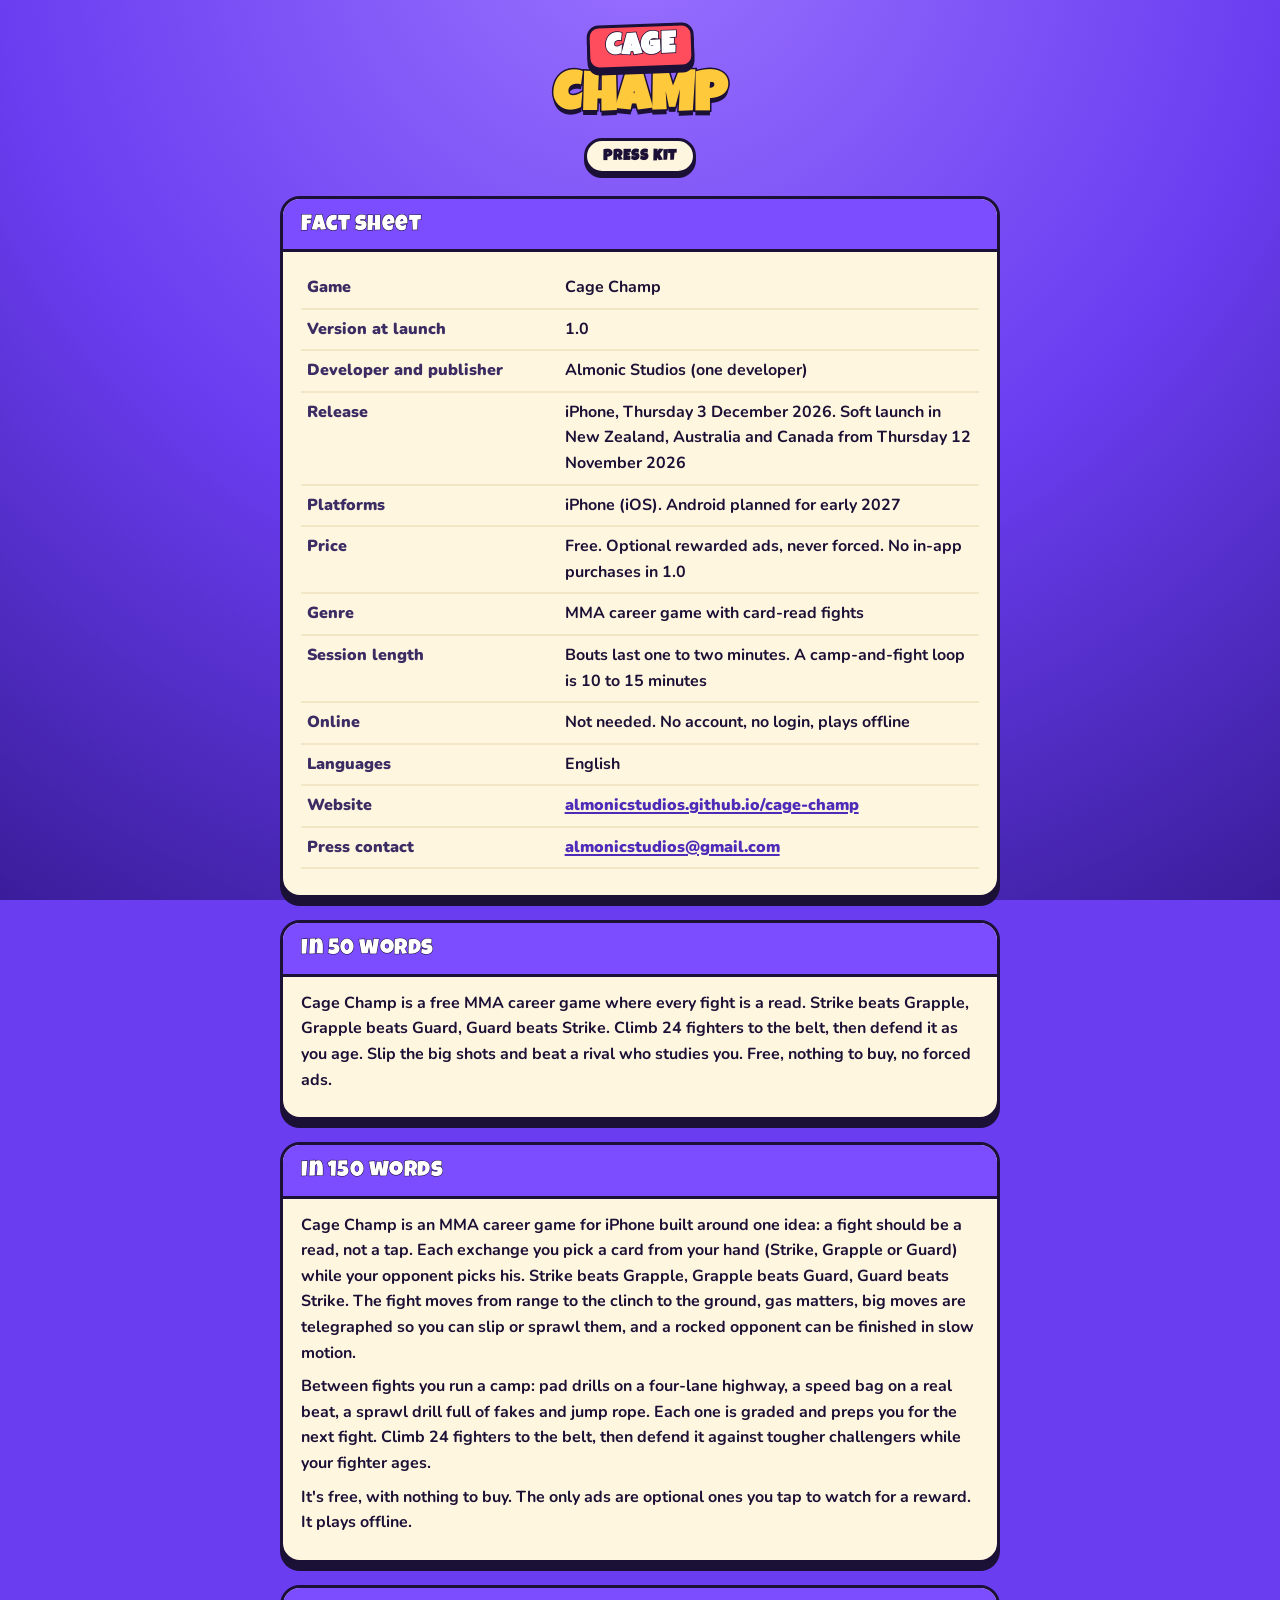
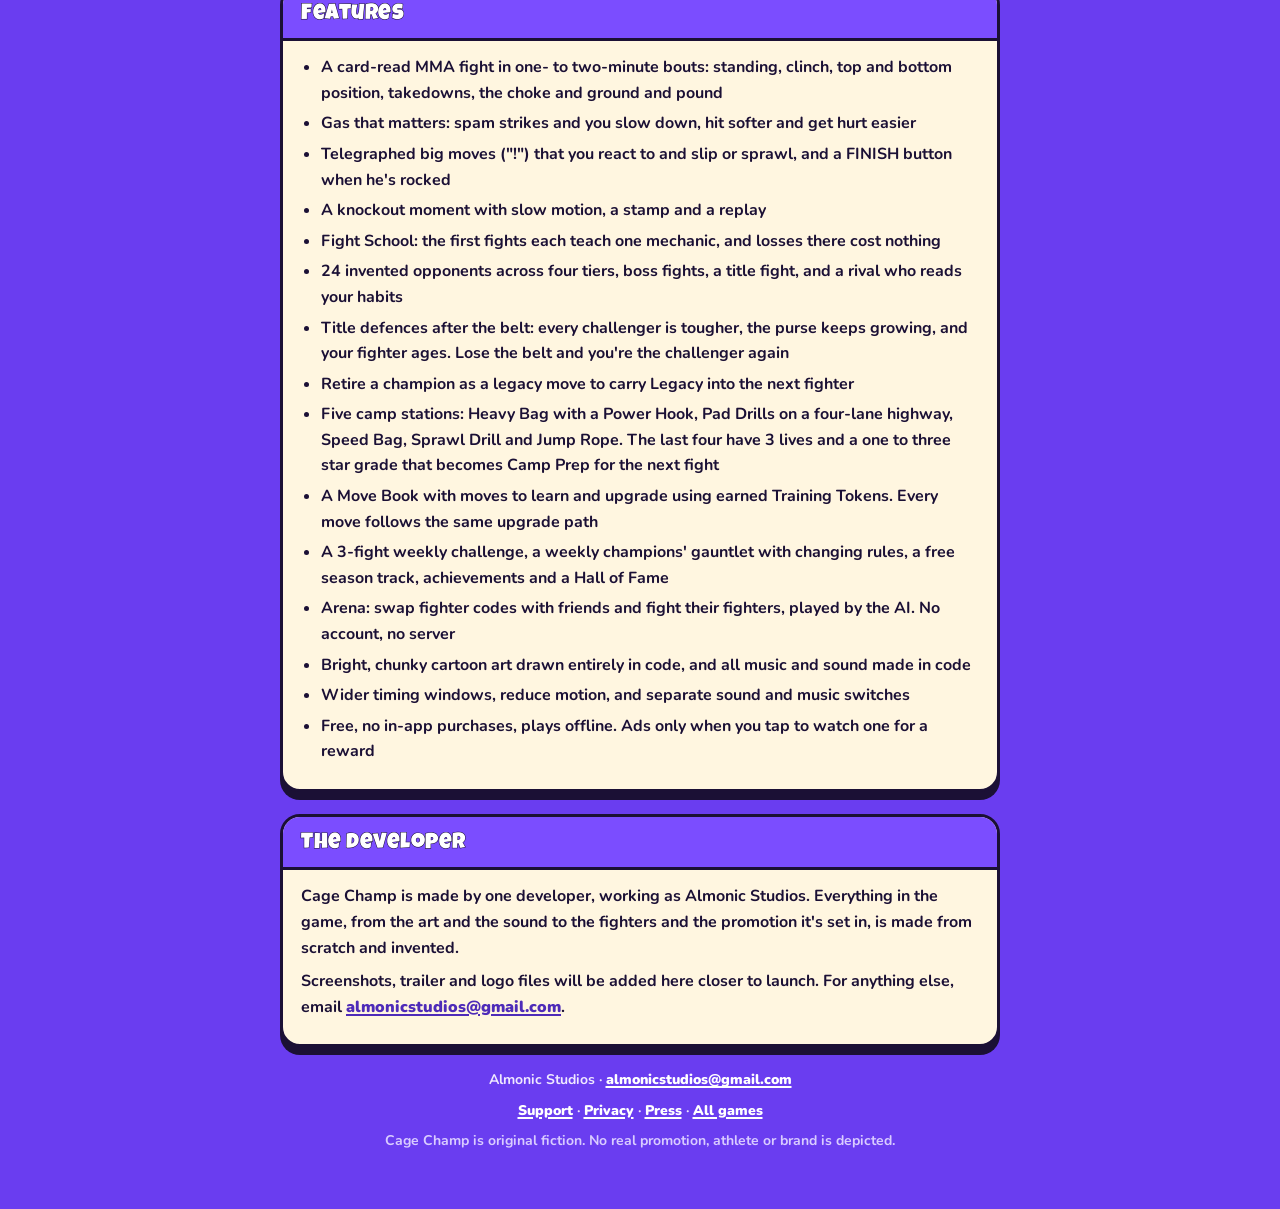
==== cage-champ/press.html @ 09111bb1 "Cage Champ: support, privacy, press pages, icon, ads-config.json" ====
<!doctype html>
<html lang="en-GB">
<head>
<meta charset="utf-8">
<meta name="viewport" content="width=device-width, initial-scale=1">
<title>Cage Champ Press Kit</title>
<meta name="description" content="Fact sheet, descriptions and features for Cage Champ, a free MMA card-fight career game for iPhone. Almonic Studios.">
<link rel="icon" href="icon.png">
<link rel="preconnect" href="https://fonts.googleapis.com">
<link rel="preconnect" href="https://fonts.gstatic.com" crossorigin>
<link href="https://fonts.googleapis.com/css2?family=Luckiest+Guy&family=Nunito:wght@600;800;900&display=swap" rel="stylesheet">
<style>
  :root {
    --ink: #1b1035; --ink2: #3b2d63; --cream: #fff6e0; --cream2: #f3e6c4;
    --violet: #7b4dff; --violet2: #4e2bb8; --red: #ff4d5e; --gold: #ffc93c;
    --green: #2fd36b; --blue: #3b8bff; --bg: #6a3df0; --text: #1b1035; --muted: #5a4d80;
  }
  * { box-sizing: border-box; }
  html { -webkit-text-size-adjust: 100%; }
  body {
    margin: 0; background: var(--bg);
    background-image: radial-gradient(circle at 50% -10%, #9a72ff 0, var(--bg) 55%, #3a1d9a 100%);
    background-attachment: fixed; color: var(--text);
    font: 700 16px/1.6 "Nunito", system-ui, -apple-system, "Segoe UI", sans-serif;
    padding: 24px 16px 48px;
  }
  .wrap { max-width: 720px; margin: 0 auto; }
  header { text-align: center; margin-bottom: 22px; }
  .logo { display: inline-block; line-height: .9; font-family: "Luckiest Guy", "Nunito", sans-serif; letter-spacing: .5px; }
  .logo .cage { display: inline-block; background: var(--red); color: #fff; font-size: 30px; padding: 8px 16px 4px; border: 3px solid var(--ink); border-radius: 12px; box-shadow: 0 5px 0 var(--ink); transform: rotate(-2deg); -webkit-text-stroke: 1.5px var(--ink); paint-order: stroke fill; }
  .logo .champ { display: block; color: var(--gold); font-size: 54px; margin-top: 6px; -webkit-text-stroke: 3px var(--ink); paint-order: stroke fill; text-shadow: 0 5px 0 var(--ink); }
  .pill { display: inline-block; margin-top: 14px; background: var(--cream); border: 3px solid var(--ink); border-radius: 999px; padding: 4px 16px 2px; font-family: "Luckiest Guy", sans-serif; font-size: 15px; letter-spacing: 1px; box-shadow: 0 4px 0 var(--ink); }
  .panel { background: var(--cream); border: 3px solid var(--ink); border-radius: 20px; box-shadow: 0 8px 0 var(--ink); overflow: hidden; margin-bottom: 22px; }
  .panel h2 { margin: 0; background: var(--violet); color: #fff; font: 400 22px/1.2 "Luckiest Guy", sans-serif; letter-spacing: .5px; padding: 14px 18px 10px; border-bottom: 3px solid var(--ink); -webkit-text-stroke: 1px var(--ink); paint-order: stroke fill; }
  .panel .body { padding: 6px 18px 16px; }
  .short { background: #fff; border: 3px solid var(--ink); border-radius: 14px; padding: 12px 14px; margin: 14px 0 6px; font-weight: 800; }
  h3 { font: 400 19px/1.25 "Luckiest Guy", sans-serif; letter-spacing: .4px; margin: 20px 0 4px; color: var(--ink); }
  p { margin: 8px 0; }
  ul { margin: 8px 0; padding-left: 20px; }
  li { margin: 5px 0; }
  a { color: var(--violet2); font-weight: 900; text-decoration-thickness: 2px; text-underline-offset: 2px; }
  .muted { color: var(--muted); font-size: 14px; }
  nav { display: flex; gap: 10px; justify-content: center; flex-wrap: wrap; margin: 4px 0 20px; }
  .btn { display: inline-block; font: 400 17px/1 "Luckiest Guy", sans-serif; letter-spacing: .5px; color: #fff; text-decoration: none; background: var(--green); border: 3px solid var(--ink); border-radius: 14px; padding: 12px 18px 9px; box-shadow: 0 5px 0 var(--ink); -webkit-text-stroke: 1px var(--ink); paint-order: stroke fill; }
  .btn.ghost { background: #fff; color: var(--ink); -webkit-text-stroke: 0; }
  .btn:active { transform: translateY(4px); box-shadow: 0 1px 0 var(--ink); }
  footer { text-align: center; color: #efe8ff; font-size: 14px; }
  footer a { color: #fff; }
  @media (max-width: 380px) { .logo .champ { font-size: 44px; } .panel h2 { font-size: 20px; } }
  .facts { width: 100%; border-collapse: collapse; margin: 10px 0; }
  .facts th, .facts td { text-align: left; vertical-align: top; padding: 7px 6px; border-bottom: 2px solid var(--cream2); }
  .facts th { width: 38%; font-weight: 900; color: var(--ink2); }
  @media (max-width: 480px) { .facts th, .facts td { display: block; width: auto; border: 0; padding: 2px 0; } .facts td { padding-bottom: 10px; border-bottom: 2px solid var(--cream2); } }
</style>
</head>
<body>
<div class="wrap">
  <header>
    <div class="logo"><span class="cage">CAGE</span><span class="champ">CHAMP</span></div>
    <div><span class="pill">PRESS KIT</span></div>
  </header>
  <div class="panel"><h2>Fact sheet</h2><div class="body">
    <table class="facts">
      <tr><th>Game</th><td>Cage Champ</td></tr>
      <tr><th>Version at launch</th><td>1.0</td></tr>
      <tr><th>Developer and publisher</th><td>Almonic Studios (one developer)</td></tr>
      <tr><th>Release</th><td>iPhone, Thursday 3 December 2026. Soft launch in New Zealand, Australia and Canada from Thursday 12 November 2026</td></tr>
      <tr><th>Platforms</th><td>iPhone (iOS). Android planned for early 2027</td></tr>
      <tr><th>Price</th><td>Free. Optional rewarded ads, never forced. No in-app purchases in 1.0</td></tr>
      <tr><th>Genre</th><td>MMA career game with card-read fights</td></tr>
      <tr><th>Session length</th><td>Bouts last one to two minutes. A camp-and-fight loop is 10 to 15 minutes</td></tr>
      <tr><th>Online</th><td>Not needed. No account, no login, plays offline</td></tr>
      <tr><th>Languages</th><td>English</td></tr>
      <tr><th>Website</th><td><a href="https://almonicstudios.github.io/cage-champ/">almonicstudios.github.io/cage-champ</a></td></tr>
      <tr><th>Press contact</th><td><a href="mailto:almonicstudios@gmail.com?subject=Cage%20Champ%20press">almonicstudios@gmail.com</a></td></tr>
    </table>
  </div></div>
  <div class="panel"><h2>In 50 words</h2><div class="body"><p>Cage Champ is a free MMA career game where every fight is a read. Strike beats Grapple, Grapple beats Guard, Guard beats Strike. Climb 24 fighters to the belt, then defend it as you age. Slip the big shots and beat a rival who studies you. Free, nothing to buy, no forced ads.</p></div></div>
  <div class="panel"><h2>In 150 words</h2><div class="body">
    <p>Cage Champ is an MMA career game for iPhone built around one idea: a fight should be a read, not a tap. Each exchange you pick a card from your hand (Strike, Grapple or Guard) while your opponent picks his. Strike beats Grapple, Grapple beats Guard, Guard beats Strike. The fight moves from range to the clinch to the ground, gas matters, big moves are telegraphed so you can slip or sprawl them, and a rocked opponent can be finished in slow motion.</p>
    <p>Between fights you run a camp: pad drills on a four-lane highway, a speed bag on a real beat, a sprawl drill full of fakes and jump rope. Each one is graded and preps you for the next fight. Climb 24 fighters to the belt, then defend it against tougher challengers while your fighter ages.</p>
    <p>It's free, with nothing to buy. The only ads are optional ones you tap to watch for a reward. It plays offline.</p>
  </div></div>
  <div class="panel"><h2>Features</h2><div class="body"><ul>
    <li>A card-read MMA fight in one- to two-minute bouts: standing, clinch, top and bottom position, takedowns, the choke and ground and pound</li>
    <li>Gas that matters: spam strikes and you slow down, hit softer and get hurt easier</li>
    <li>Telegraphed big moves ("!") that you react to and slip or sprawl, and a FINISH button when he's rocked</li>
    <li>A knockout moment with slow motion, a stamp and a replay</li>
    <li>Fight School: the first fights each teach one mechanic, and losses there cost nothing</li>
    <li>24 invented opponents across four tiers, boss fights, a title fight, and a rival who reads your habits</li>
    <li>Title defences after the belt: every challenger is tougher, the purse keeps growing, and your fighter ages. Lose the belt and you're the challenger again</li>
    <li>Retire a champion as a legacy move to carry Legacy into the next fighter</li>
    <li>Five camp stations: Heavy Bag with a Power Hook, Pad Drills on a four-lane highway, Speed Bag, Sprawl Drill and Jump Rope. The last four have 3 lives and a one to three star grade that becomes Camp Prep for the next fight</li>
    <li>A Move Book with moves to learn and upgrade using earned Training Tokens. Every move follows the same upgrade path</li>
    <li>A 3-fight weekly challenge, a weekly champions' gauntlet with changing rules, a free season track, achievements and a Hall of Fame</li>
    <li>Arena: swap fighter codes with friends and fight their fighters, played by the AI. No account, no server</li>
    <li>Bright, chunky cartoon art drawn entirely in code, and all music and sound made in code</li>
    <li>Wider timing windows, reduce motion, and separate sound and music switches</li>
    <li>Free, no in-app purchases, plays offline. Ads only when you tap to watch one for a reward</li>
  </ul></div></div>
  <div class="panel"><h2>The developer</h2><div class="body">
    <p>Cage Champ is made by one developer, working as Almonic Studios. Everything in the game, from the art and the sound to the fighters and the promotion it's set in, is made from scratch and invented.</p>
    <p>Screenshots, trailer and logo files will be added here closer to launch. For anything else, email <a href="mailto:almonicstudios@gmail.com?subject=Cage%20Champ%20press">almonicstudios@gmail.com</a>.</p>
  </div></div>
  <footer>
    <p>Almonic Studios · <a href="mailto:almonicstudios@gmail.com">almonicstudios@gmail.com</a></p>
    <p><a href="support.html">Support</a> · <a href="privacy.html">Privacy</a> · <a href="press.html">Press</a> · <a href="../">All games</a></p>
    <p class="muted" style="color:#d9ccff">Cage Champ is original fiction. No real promotion, athlete or brand is depicted.</p>
  </footer>
</div>
</body>
</html>
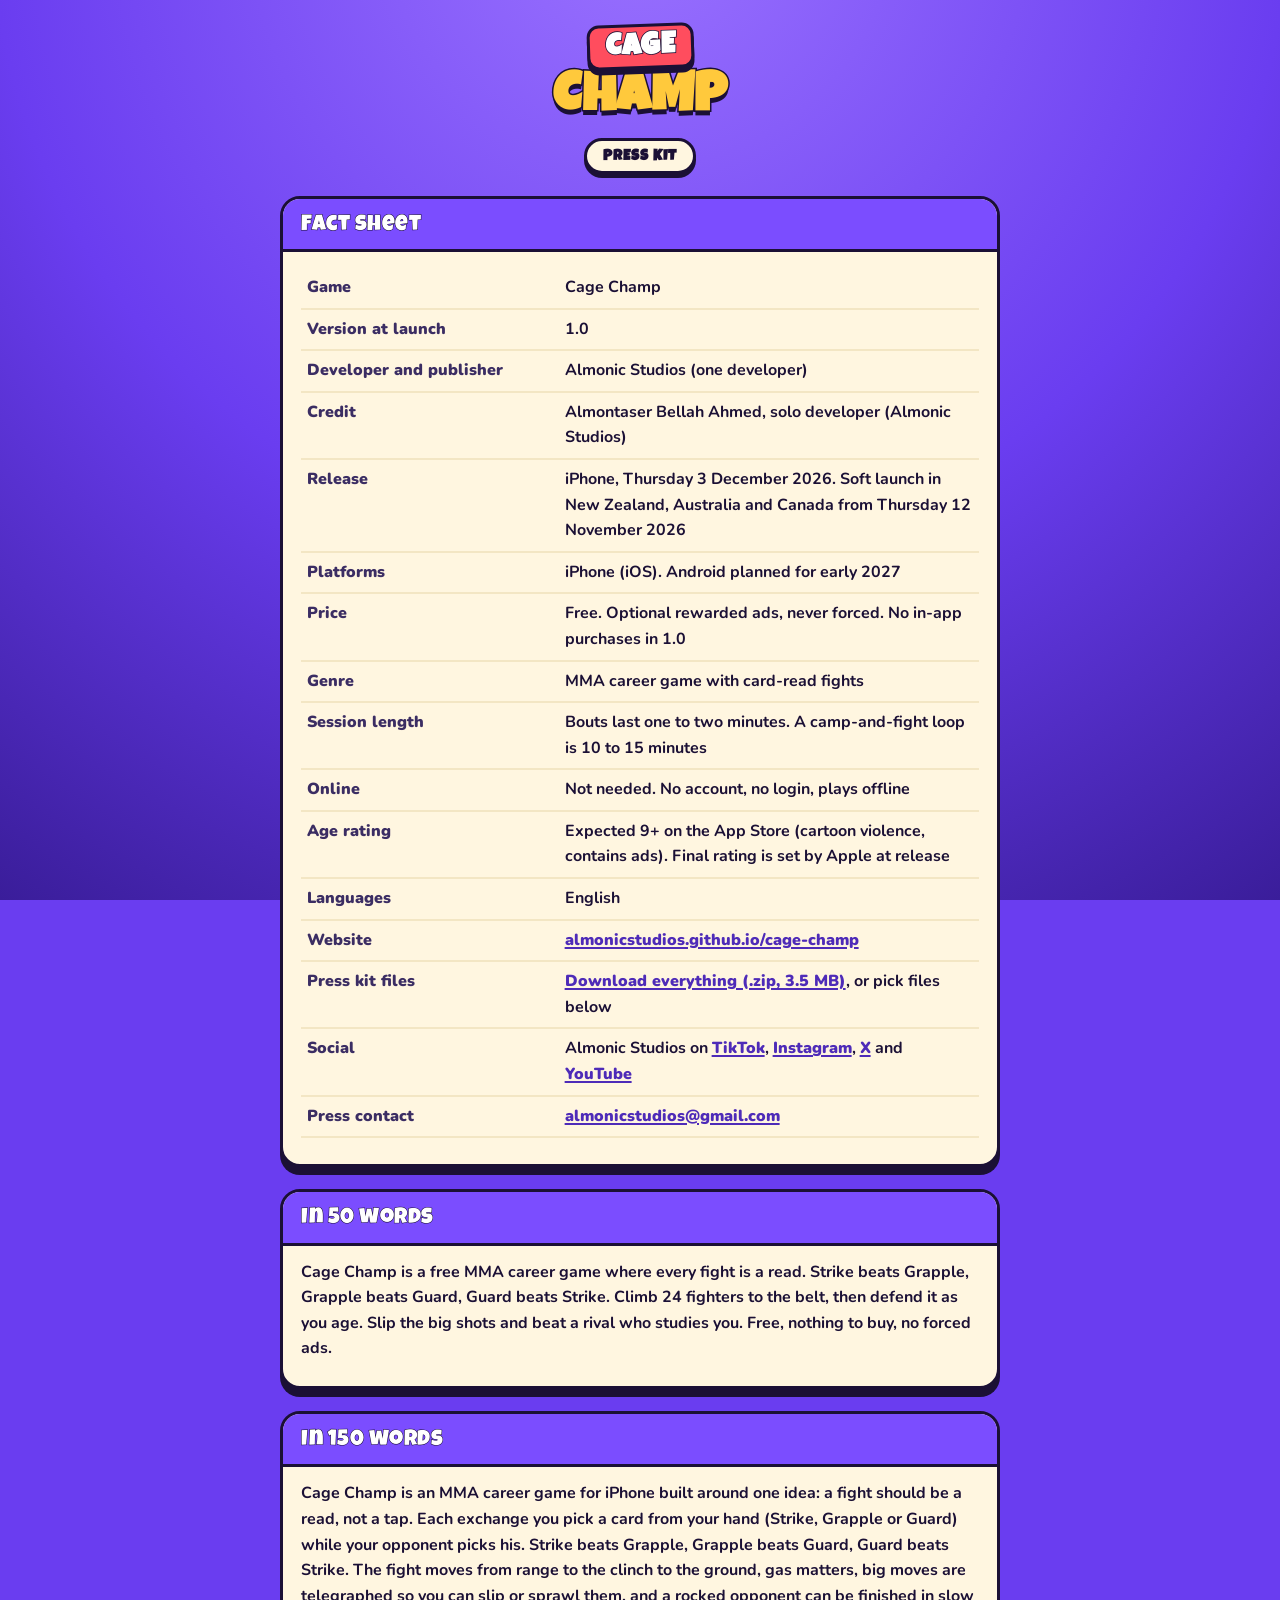
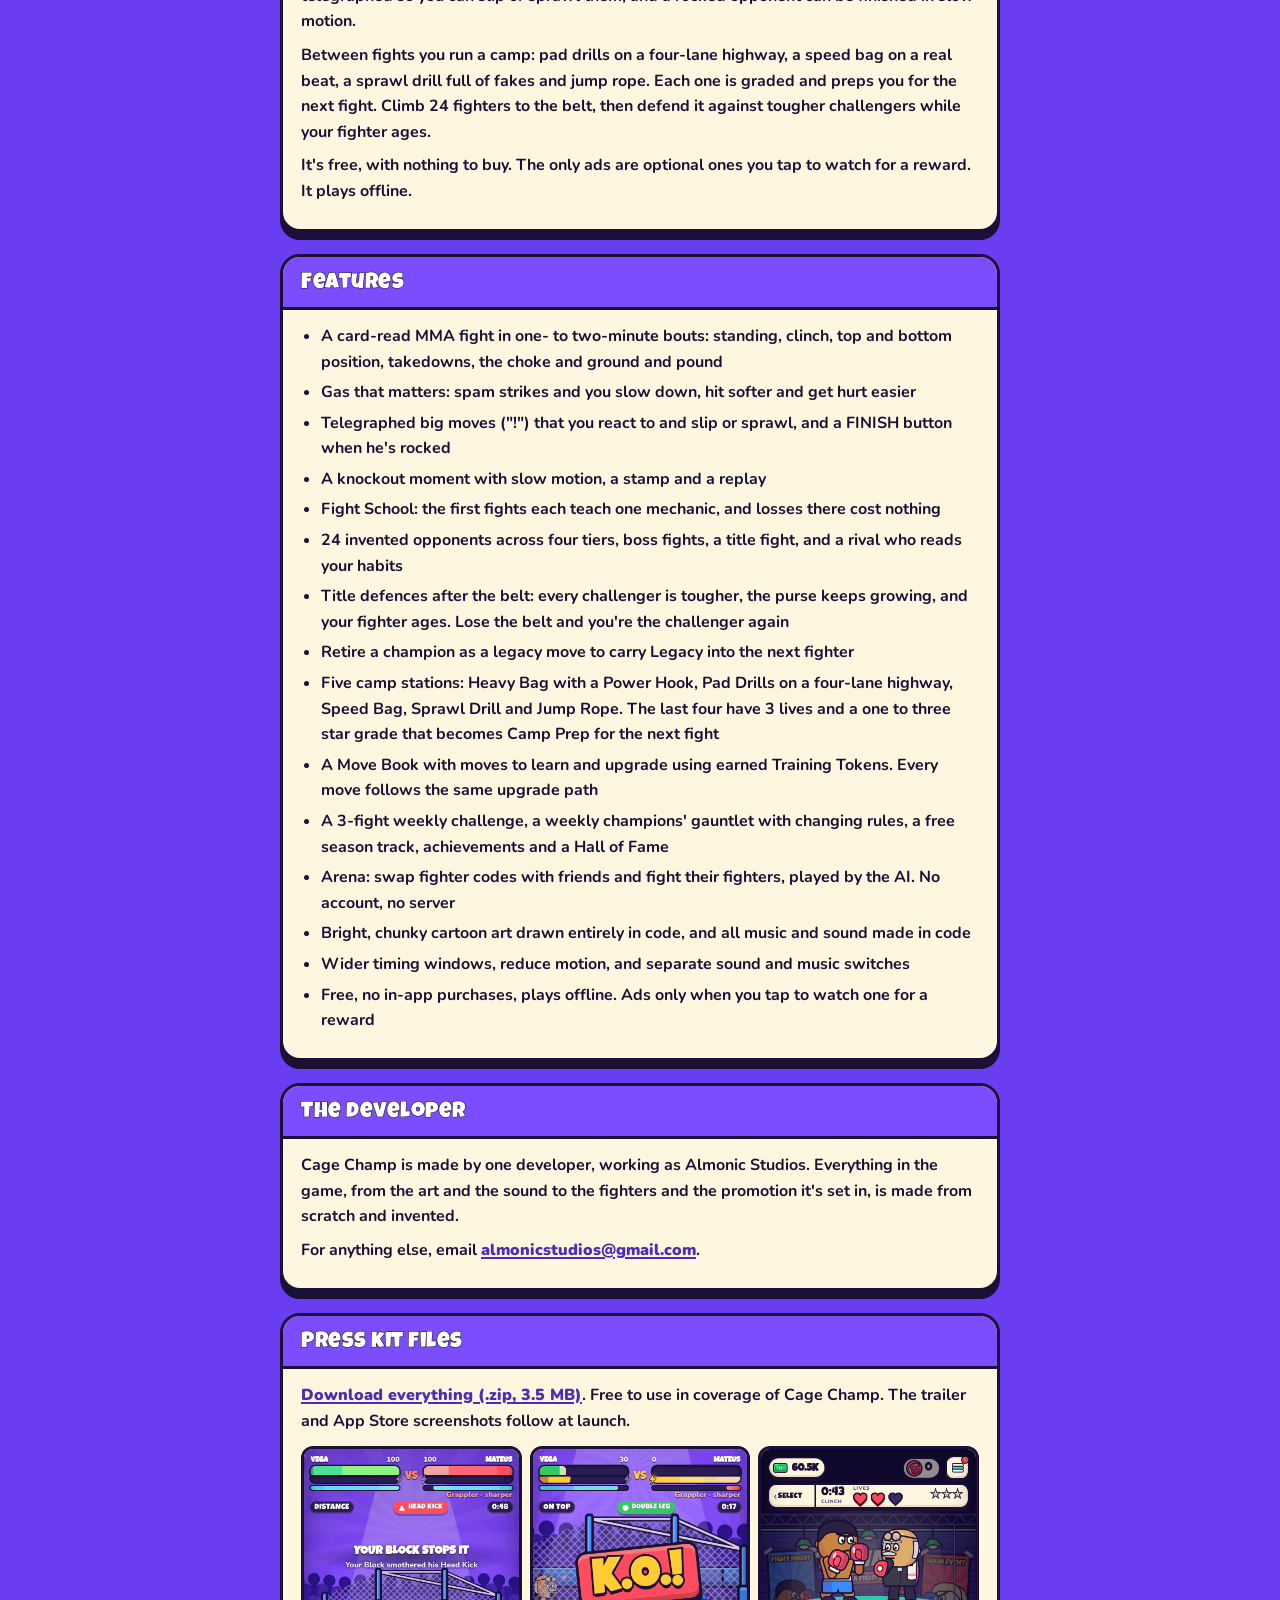
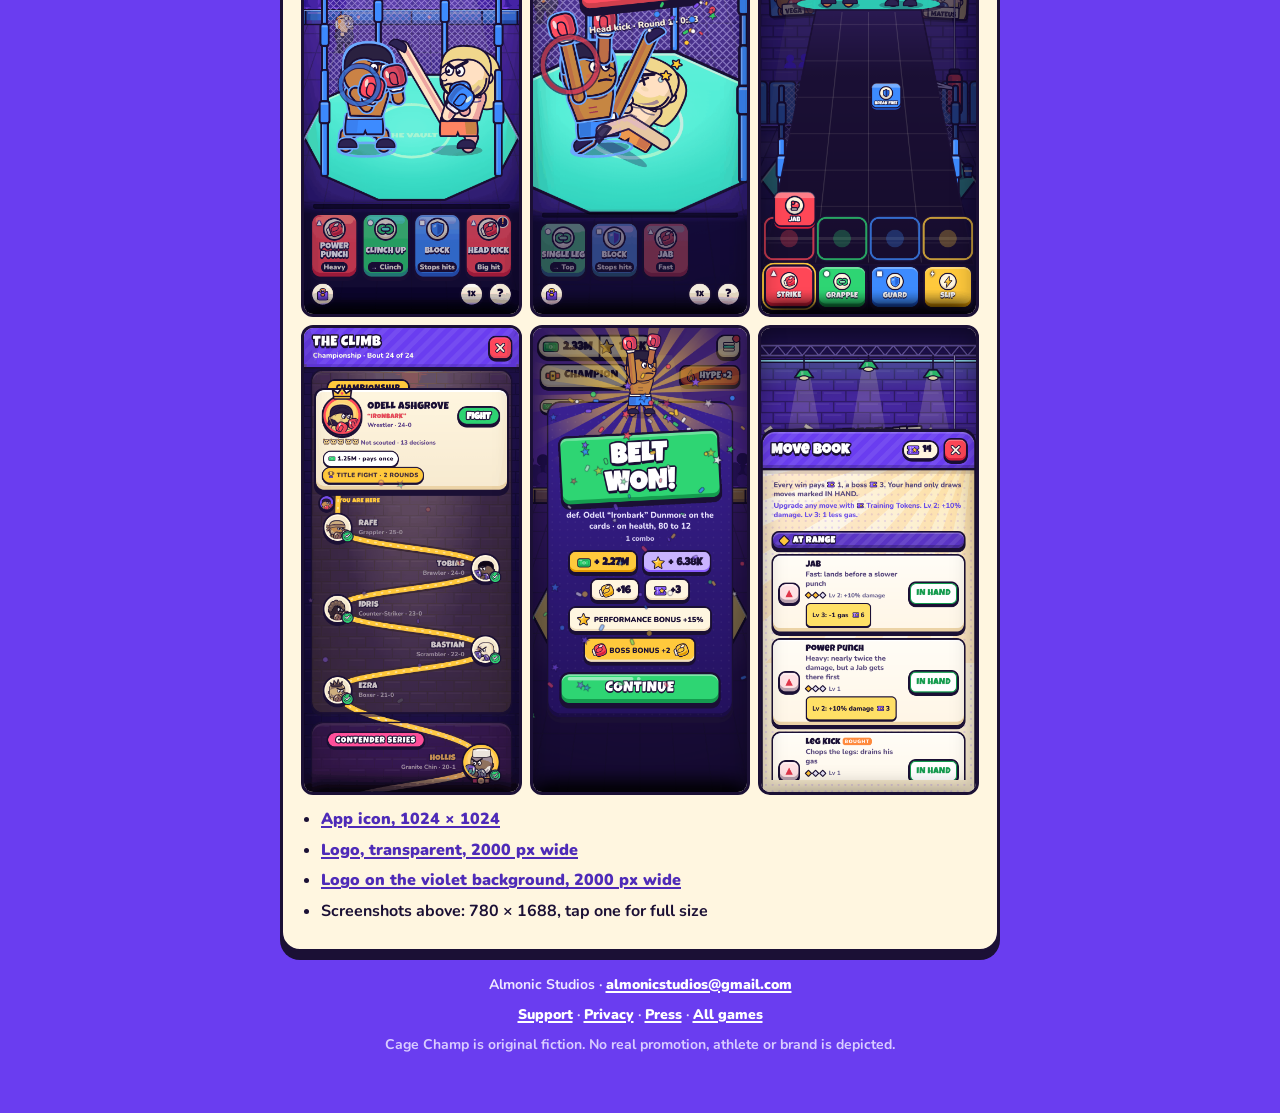
==== commit c570b2ca: "Cage Champ press page: credit, age rating, socials, press files" ====
--- a/cage-champ/press.html
+++ b/cage-champ/press.html
@@ -51,6 +51,8 @@
   .facts th, .facts td { text-align: left; vertical-align: top; padding: 7px 6px; border-bottom: 2px solid var(--cream2); }
   .facts th { width: 38%; font-weight: 900; color: var(--ink2); }
   @media (max-width: 480px) { .facts th, .facts td { display: block; width: auto; border: 0; padding: 2px 0; } .facts td { padding-bottom: 10px; border-bottom: 2px solid var(--cream2); } }
+  .shots { display: grid; grid-template-columns: repeat(3, 1fr); gap: 8px; margin: 12px 0; }
+  .shots img { width: 100%; height: auto; border: 3px solid var(--ink); border-radius: 12px; display: block; }
 </style>
 </head>
 <body>
@@ -64,14 +66,18 @@
       <tr><th>Game</th><td>Cage Champ</td></tr>
       <tr><th>Version at launch</th><td>1.0</td></tr>
       <tr><th>Developer and publisher</th><td>Almonic Studios (one developer)</td></tr>
+      <tr><th>Credit</th><td>Almontaser Bellah Ahmed, solo developer (Almonic Studios)</td></tr>
       <tr><th>Release</th><td>iPhone, Thursday 3 December 2026. Soft launch in New Zealand, Australia and Canada from Thursday 12 November 2026</td></tr>
       <tr><th>Platforms</th><td>iPhone (iOS). Android planned for early 2027</td></tr>
       <tr><th>Price</th><td>Free. Optional rewarded ads, never forced. No in-app purchases in 1.0</td></tr>
       <tr><th>Genre</th><td>MMA career game with card-read fights</td></tr>
       <tr><th>Session length</th><td>Bouts last one to two minutes. A camp-and-fight loop is 10 to 15 minutes</td></tr>
       <tr><th>Online</th><td>Not needed. No account, no login, plays offline</td></tr>
+      <tr><th>Age rating</th><td>Expected 9+ on the App Store (cartoon violence, contains ads). Final rating is set by Apple at release</td></tr>
       <tr><th>Languages</th><td>English</td></tr>
       <tr><th>Website</th><td><a href="https://almonicstudios.github.io/cage-champ/">almonicstudios.github.io/cage-champ</a></td></tr>
+      <tr><th>Press kit files</th><td><a href="press/cagechamp-press-kit.zip">Download everything (.zip, 3.5 MB)</a>, or pick files below</td></tr>
+      <tr><th>Social</th><td>Almonic Studios on <a href="https://www.tiktok.com/@almonicstudios">TikTok</a>, <a href="https://www.instagram.com/almonicstudios/">Instagram</a>, <a href="https://x.com/AlmonicStudios">X</a> and <a href="https://www.youtube.com/@AlmonicStudios">YouTube</a></td></tr>
       <tr><th>Press contact</th><td><a href="mailto:almonicstudios@gmail.com?subject=Cage%20Champ%20press">almonicstudios@gmail.com</a></td></tr>
     </table>
   </div></div>
@@ -100,7 +106,24 @@
   </ul></div></div>
   <div class="panel"><h2>The developer</h2><div class="body">
     <p>Cage Champ is made by one developer, working as Almonic Studios. Everything in the game, from the art and the sound to the fighters and the promotion it's set in, is made from scratch and invented.</p>
-    <p>Screenshots, trailer and logo files will be added here closer to launch. For anything else, email <a href="mailto:almonicstudios@gmail.com?subject=Cage%20Champ%20press">almonicstudios@gmail.com</a>.</p>
+    <p>For anything else, email <a href="mailto:almonicstudios@gmail.com?subject=Cage%20Champ%20press">almonicstudios@gmail.com</a>.</p>
+  </div></div>
+  <div class="panel"><h2>Press kit files</h2><div class="body">
+    <p><a href="press/cagechamp-press-kit.zip">Download everything (.zip, 3.5 MB)</a>. Free to use in coverage of Cage Champ. The trailer and App Store screenshots follow at launch.</p>
+    <div class="shots">
+      <a href="press/shot-01-fight.png"><img src="press/shot-01-fight.png" alt="A block stops a head kick in the cage" loading="lazy"></a>
+      <a href="press/shot-02-knockout.png"><img src="press/shot-02-knockout.png" alt="Head kick knockout" loading="lazy"></a>
+      <a href="press/shot-03-camp-pads.png"><img src="press/shot-03-camp-pads.png" alt="Pad drills camp minigame" loading="lazy"></a>
+      <a href="press/shot-04-career-ladder.png"><img src="press/shot-04-career-ladder.png" alt="The Climb career ladder" loading="lazy"></a>
+      <a href="press/shot-05-belt-won.png"><img src="press/shot-05-belt-won.png" alt="Belt won result screen" loading="lazy"></a>
+      <a href="press/shot-06-move-book.png"><img src="press/shot-06-move-book.png" alt="Move Book" loading="lazy"></a>
+    </div>
+    <ul>
+      <li><a href="press/cagechamp-icon-1024.png">App icon, 1024 × 1024</a></li>
+      <li><a href="press/cagechamp-logo.png">Logo, transparent, 2000 px wide</a></li>
+      <li><a href="press/cagechamp-logo-dark.png">Logo on the violet background, 2000 px wide</a></li>
+      <li>Screenshots above: 780 × 1688, tap one for full size</li>
+    </ul>
   </div></div>
   <footer>
     <p>Almonic Studios · <a href="mailto:almonicstudios@gmail.com">almonicstudios@gmail.com</a></p>
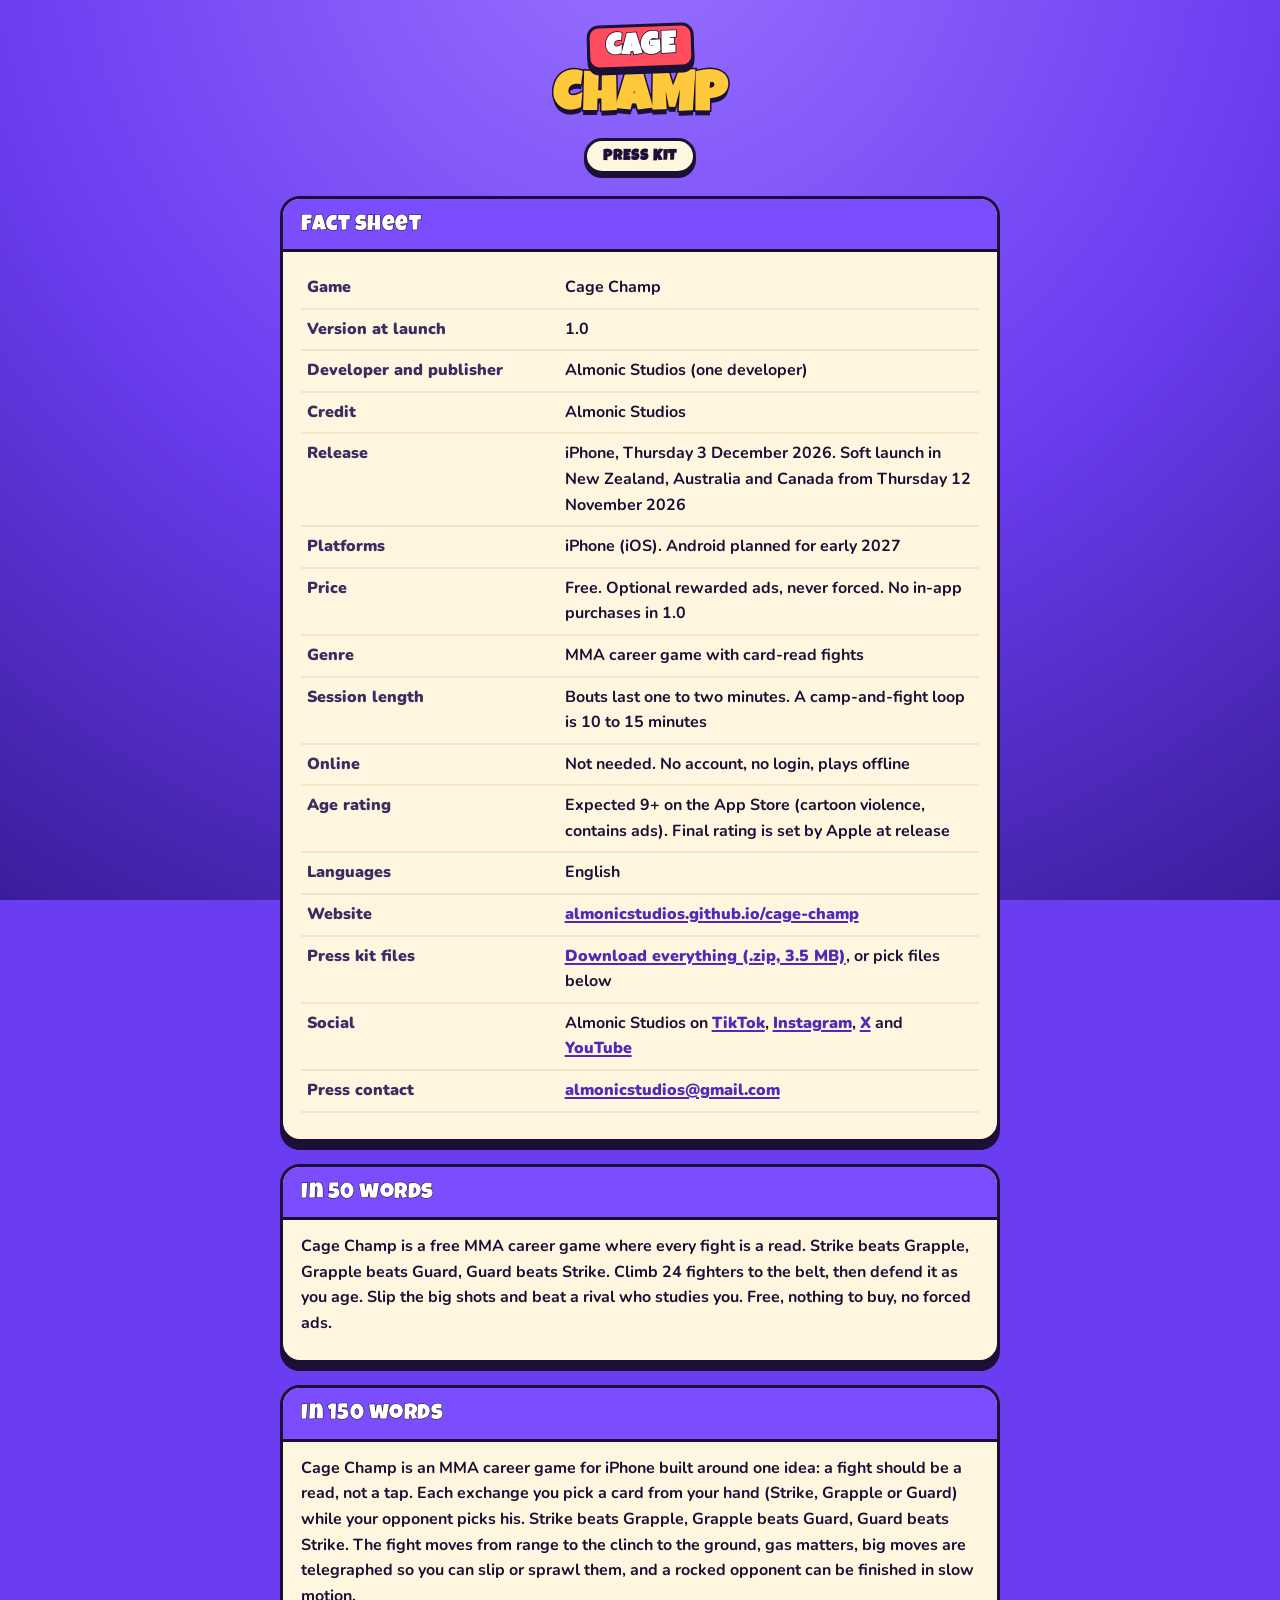
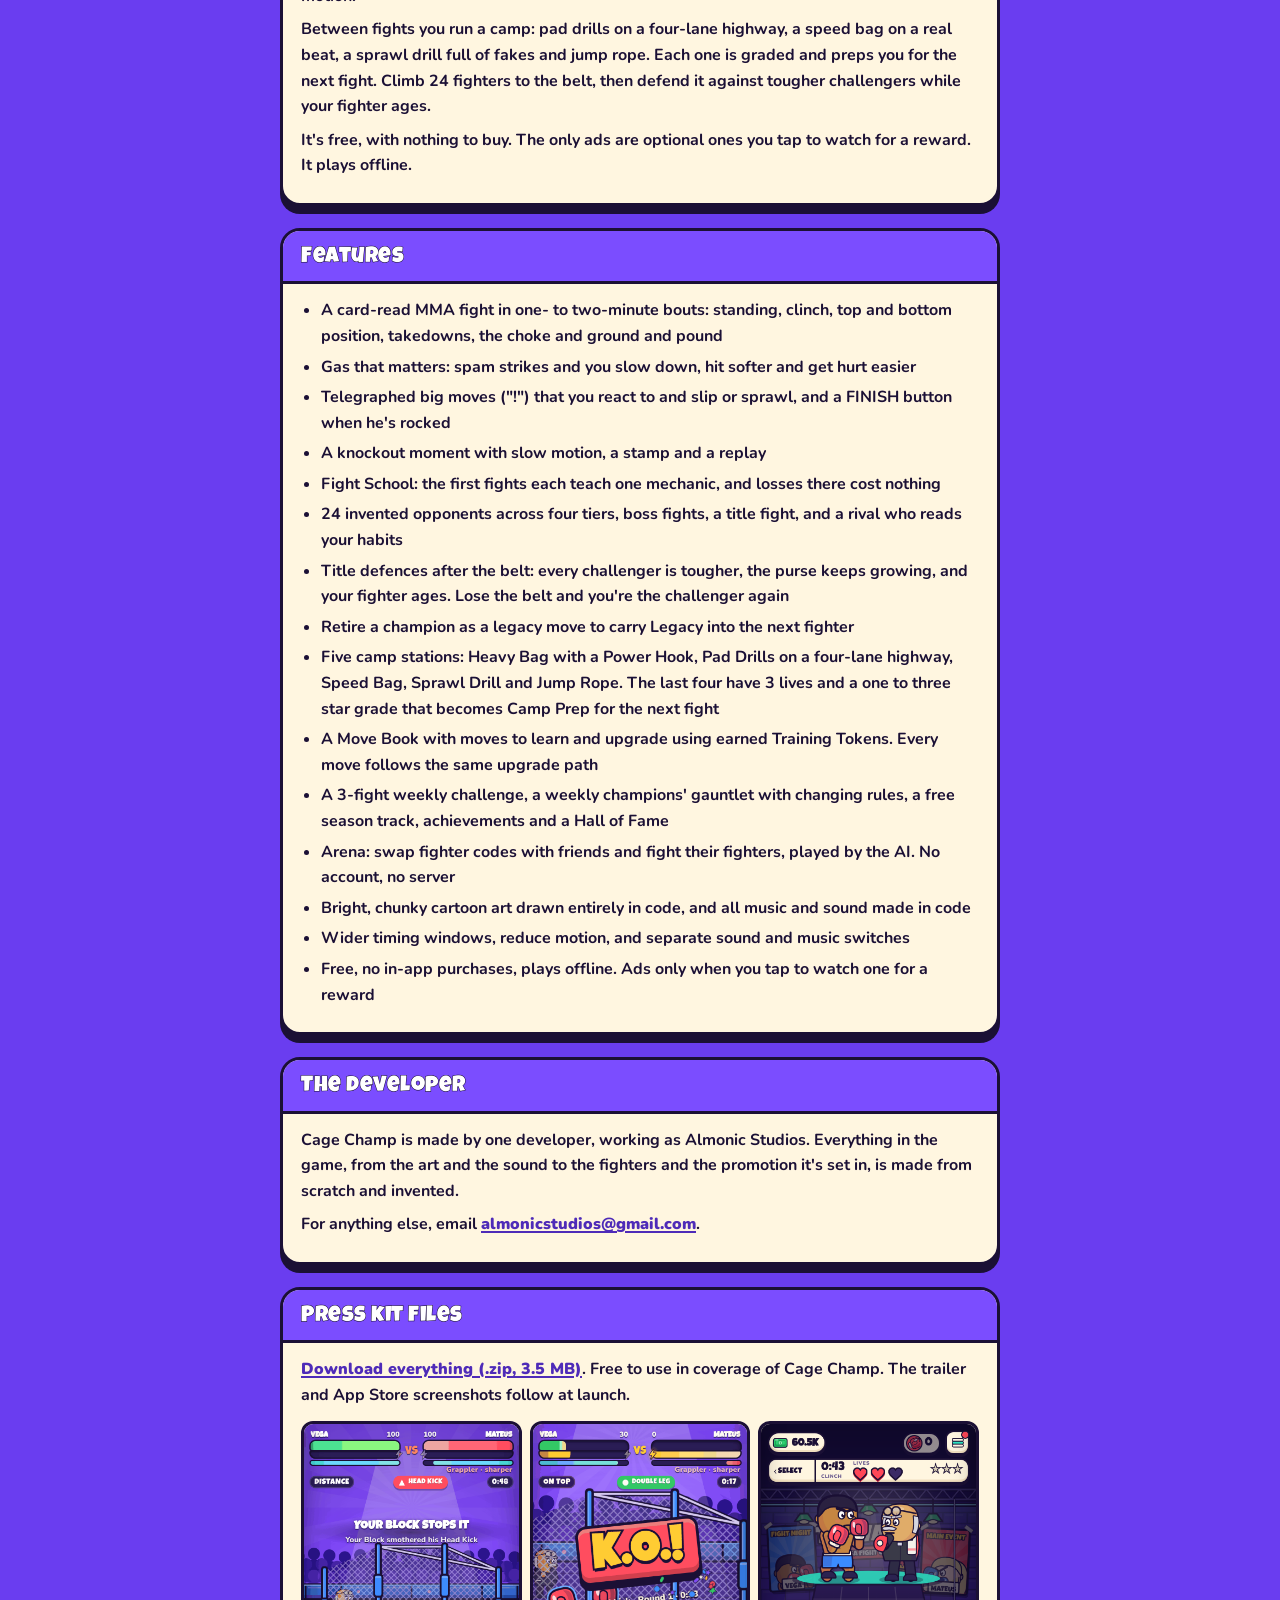
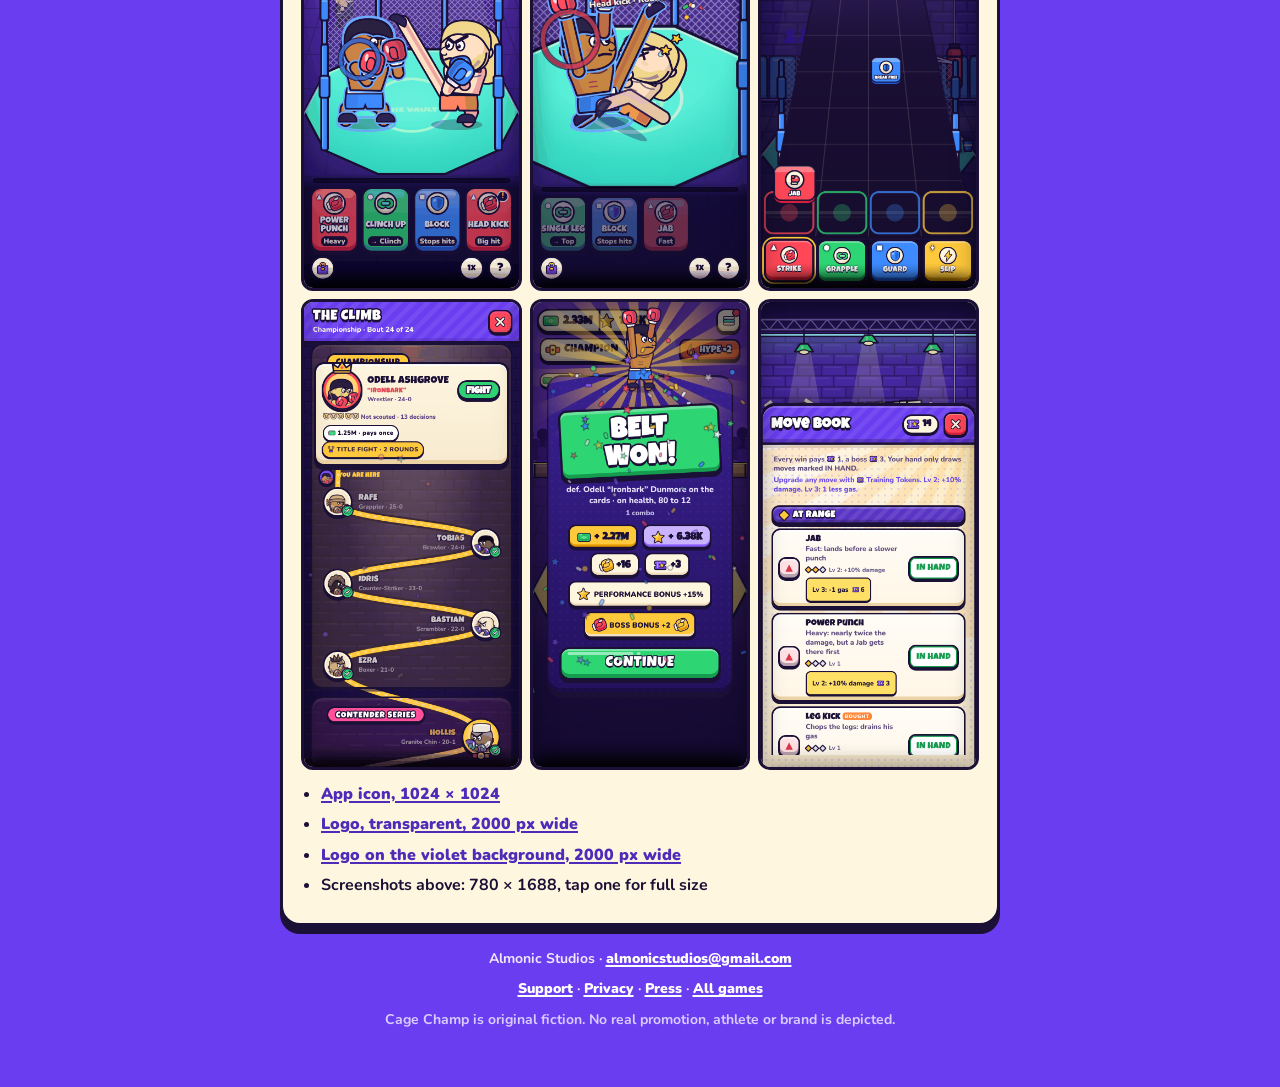
==== commit ea2daabd: "Cage Champ: studio name only" ====
--- a/cage-champ/press.html
+++ b/cage-champ/press.html
@@ -66,7 +66,7 @@
       <tr><th>Game</th><td>Cage Champ</td></tr>
       <tr><th>Version at launch</th><td>1.0</td></tr>
       <tr><th>Developer and publisher</th><td>Almonic Studios (one developer)</td></tr>
-      <tr><th>Credit</th><td>Almontaser Bellah Ahmed, solo developer (Almonic Studios)</td></tr>
+      <tr><th>Credit</th><td>Almonic Studios</td></tr>
       <tr><th>Release</th><td>iPhone, Thursday 3 December 2026. Soft launch in New Zealand, Australia and Canada from Thursday 12 November 2026</td></tr>
       <tr><th>Platforms</th><td>iPhone (iOS). Android planned for early 2027</td></tr>
       <tr><th>Price</th><td>Free. Optional rewarded ads, never forced. No in-app purchases in 1.0</td></tr>
